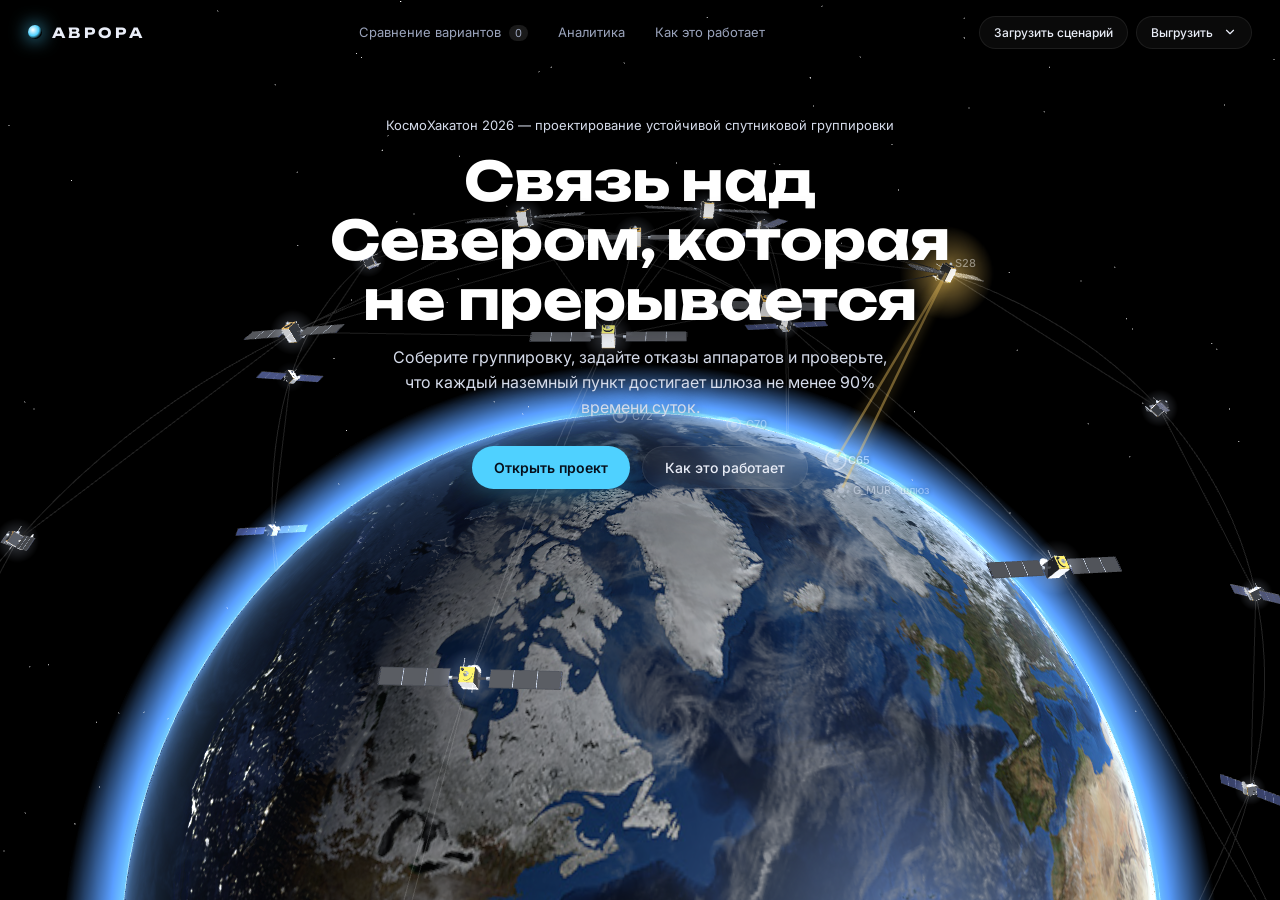
==== web/index.html @ 6b74ca8a "feat: сервис «Аврора» — проектирование устойчивой спутниковой группировки Расчётное ядро (порт geome" ====
<!doctype html>
<html lang="ru">
<head>
  <meta charset="utf-8">
  <meta name="viewport" content="width=device-width, initial-scale=1">
  <title>Аврора — устойчивая спутниковая группировка</title>
  <link rel="preconnect" href="https://fonts.googleapis.com">
  <link href="https://fonts.googleapis.com/css2?family=Unbounded:wght@500;700&family=Inter:wght@400;500;600&display=swap" rel="stylesheet">
  <link rel="stylesheet" href="style.css">
</head>
<body>
  <!-- иконки: простые контуры 24×24, штрих 2 -->
  <svg hidden xmlns="http://www.w3.org/2000/svg">
    <symbol id="i-play" viewBox="0 0 24 24"><path d="M7 5v14l11-7z"/></symbol>
    <symbol id="i-pause" viewBox="0 0 24 24"><path d="M7 5h4v14H7zM13 5h4v14h-4z"/></symbol>
    <symbol id="i-plus" viewBox="0 0 24 24" fill="none" stroke="currentColor" stroke-width="2" stroke-linecap="round"><path d="M12 5v14M5 12h14"/></symbol>
    <symbol id="i-minus" viewBox="0 0 24 24" fill="none" stroke="currentColor" stroke-width="2" stroke-linecap="round"><path d="M5 12h14"/></symbol>
    <symbol id="i-fit" viewBox="0 0 24 24" fill="none" stroke="currentColor" stroke-width="2" stroke-linecap="round" stroke-linejoin="round"><path d="M4 9V5a1 1 0 0 1 1-1h4M15 4h4a1 1 0 0 1 1 1v4M20 15v4a1 1 0 0 1-1 1h-4M9 20H5a1 1 0 0 1-1-1v-4"/><circle cx="12" cy="12" r="3"/></symbol>
    <symbol id="i-clock" viewBox="0 0 24 24" fill="none" stroke="currentColor" stroke-width="2" stroke-linecap="round"><circle cx="12" cy="12" r="9"/><path d="M12 7v5l3 2"/></symbol>
    <symbol id="i-x" viewBox="0 0 24 24" fill="none" stroke="currentColor" stroke-width="2" stroke-linecap="round"><path d="M6 6l12 12M18 6L6 18"/></symbol>
    <symbol id="i-chevron" viewBox="0 0 24 24" fill="none" stroke="currentColor" stroke-width="2" stroke-linecap="round" stroke-linejoin="round"><path d="M6 9l6 6 6-6"/></symbol>
    <symbol id="i-panel-l" viewBox="0 0 24 24" fill="none" stroke="currentColor" stroke-width="2" stroke-linejoin="round"><rect x="3" y="4" width="18" height="16" rx="2"/><path d="M9 4v16"/></symbol>
    <symbol id="i-panel-r" viewBox="0 0 24 24" fill="none" stroke="currentColor" stroke-width="2" stroke-linejoin="round"><rect x="3" y="4" width="18" height="16" rx="2"/><path d="M15 4v16"/></symbol>
    <symbol id="i-menu" viewBox="0 0 24 24" fill="none" stroke="currentColor" stroke-width="2" stroke-linecap="round"><path d="M4 7h16M4 12h16M4 17h16"/></symbol>
    <symbol id="i-upload" viewBox="0 0 24 24" fill="none" stroke="currentColor" stroke-width="2" stroke-linecap="round" stroke-linejoin="round"><path d="M12 16V4M6 10l6-6 6 6M4 20h16"/></symbol>
    <symbol id="i-download" viewBox="0 0 24 24" fill="none" stroke="currentColor" stroke-width="2" stroke-linecap="round" stroke-linejoin="round"><path d="M12 4v12M6 10l6 6 6-6M4 20h16"/></symbol>
  </svg>
  <canvas id="space"></canvas>
  <canvas id="overlay"></canvas>

  <header class="top">
    <a class="logo" href="#" id="logo">
      <span class="logo-mark"></span>
      <span class="logo-text">АВРОРА</span>
    </a>
    <nav class="nav">
      <a href="#" id="nav-scene" hidden>Сцена</a>
      <a href="#" id="nav-compare">Сравнение вариантов <span class="badge" id="variant-count">0</span></a>
      <a href="#" id="nav-analysis">Аналитика</a>
      <a href="#" id="nav-about">Как это работает</a>
    </nav>
    <div class="top-actions">
      <div class="panel-toggles">
        <button class="icon-btn" id="toggle-left" title="Панель «Проект»" aria-label="Показать панель проекта"><svg class="ic" aria-hidden="true"><use href="#i-panel-l"/></svg></button>
        <button class="icon-btn" id="toggle-right" title="Панель «Связь»" aria-label="Показать панель связи"><svg class="ic" aria-hidden="true"><use href="#i-panel-r"/></svg></button>
      </div>
      <label class="btn ghost small" title="Загрузить сценарий (JSON)">
        <svg class="ic only-narrow" aria-hidden="true"><use href="#i-upload"/></svg><span class="only-wide">Загрузить сценарий</span>
        <input type="file" id="file-input" accept="application/json" hidden aria-label="Загрузить сценарий JSON">
      </label>
      <div class="menu">
        <button class="btn ghost small" id="btn-export" title="Выгрузить"><svg class="ic only-narrow" aria-hidden="true"><use href="#i-download"/></svg><span class="only-wide">Выгрузить</span> <svg class="ic only-wide" aria-hidden="true"><use href="#i-chevron"/></svg></button>
        <div class="menu-items" hidden>
          <button id="export-scenario">Сценарий (JSON)</button>
          <button id="export-results">Результаты расчёта (JSON)</button>
          <button id="export-variants">Все варианты (JSON)</button>
          <button id="export-report">Отчёт «Обоснование конфигурации»</button>
          <button id="export-link">Скопировать ссылку на конфигурацию</button>
        </div>
      </div>
      <div class="menu mobile-menu">
        <button class="icon-btn" id="btn-menu" title="Меню" aria-label="Меню"><svg class="ic" aria-hidden="true"><use href="#i-menu"/></svg></button>
        <div class="menu-items" id="mobile-menu-items" hidden>
          <button data-go="nav-compare">Сравнение вариантов</button>
          <button data-go="nav-analysis">Аналитика</button>
          <button data-go="nav-about">Как это работает</button>
          <button data-go="logo">На главный экран</button>
        </div>
      </div>
    </div>
  </header>

  <section class="hero">
    <p class="eyebrow">КосмоХакатон 2026 — проектирование устойчивой спутниковой группировки</p>
    <h1>Связь над Севером, которая не прерывается</h1>
    <p>Соберите группировку, задайте отказы аппаратов и проверьте, что каждый наземный пункт достигает шлюза не менее 90% времени суток.</p>
    <div class="hero-actions">
      <button class="btn primary" id="btn-start">Открыть проект</button>
      <button class="btn ghost" id="btn-about">Как это работает</button>
    </div>
  </section>

  <aside class="panel left">
    <div class="tabs">
      <button data-tab="tab-project" class="active">Сценарий</button>
      <button data-tab="tab-config">Настройка</button>
    </div>

    <section class="tab active" id="tab-project">
      <h3>Сценарий из кейса</h3>
      <div class="scenario-list" id="scenario-list"></div>

      <h3>Этап развёртывания</h3>
      <div class="seg" id="stage-seg"></div>

      <h3>Пункт, для которого считаем связь</h3>
      <div class="seg" id="client-seg"></div>

      <h3>Обозначения</h3>
      <div class="legend">
        <span><b style="--c:#4f8dff"></b>Плоскость P1</span>
        <span><b style="--c:#9b5cff"></b>Плоскость P2</span>
        <span><b style="--c:#ff4fd8"></b>Плоскость P3</span>
        <span><b style="--c:#ff4d4d"></b>Отказ</span>
        <span><b style="--c:#ffd166"></b>Маршрут</span>
        <span><b style="--c:#ff9f43"></b>Шлюз</span>
      </div>
    </section>

    <section class="tab" id="tab-config">
      <h3>Орбитальные плоскости <button class="link" id="btn-reset" title="Вернуть исходный файл">сбросить всё</button></h3>
      <table class="planes" id="planes-table">
        <thead><tr><th></th><th>RAAN, °</th><th>Фаза, °</th><th>Накл., °</th><th>КА</th></tr></thead>
        <tbody></tbody>
      </table>
      <p class="hint">RAAN поворачивает плоскость, фаза сдвигает аппараты вдоль орбиты, наклонение — «ось» плоскости (по умолчанию общее). Пересчёт — сразу после ввода.</p>

      <h3>Конструктор группировки <button class="link" id="btn-walker-toggle">развернуть</button></h3>
      <form class="walker" id="walker-form" hidden>
        <div class="row3">
          <label>Аппаратов<input type="number" id="wk-T" value="48" min="2" max="400" step="1"></label>
          <label>Плоскостей<input type="number" id="wk-P" value="3" min="1" max="24" step="1"></label>
          <label>Фазир. F<input type="number" id="wk-F" value="1" min="0" max="23" step="1"></label>
        </div>
        <div class="row3">
          <label>RAAN-веер<select id="wk-spread"><option value="180">180° (Star)</option><option value="360">360° (Delta)</option></select></label>
          <label>Наклонение<input type="number" id="wk-inc" min="1" max="180" step="0.5" placeholder="общее"></label>
          <label>Очередей<input type="number" id="wk-B" value="3" min="1" max="12" step="1"></label>
        </div>
        <div class="row">
          <select id="wk-mode" title="Один запуск выводит аппараты в одну плоскость. Режим «вперемешку» означает отдельный запуск в каждую плоскость на каждую очередь."><option value="plane">очередь = одна плоскость (один запуск)</option><option value="spread">очередь по нескольким плоскостям (запуск в каждую)</option></select>
          <button class="btn small primary" type="submit">Собрать</button>
        </div>
        <p class="hint" id="wk-hint">Walker T/P/F: T аппаратов поровну в P плоскостях, F задаёт сдвиг фаз между плоскостями. Кейс — 48/3/1, веер 180°. RAAN и фаза задаются при выводе (окно старта, довыведение); один запуск — одна плоскость, поэтому очередь «по нескольким плоскостям» = несколько запусков. Заменяет текущую группировку; отказы по несуществующим аппаратам снимаются.</p>
      </form>

      <h3>Периоды недоступности</h3>
      <div class="outages" id="outage-list"></div>
      <form class="outage-form" id="outage-form">
        <label class="field">Аппарат или шлюз<select id="outage-node"></select></label>
        <div class="row">
          <label class="field">Недоступен с<input type="time" id="outage-start" value="06:00" required></label>
          <label class="field">до<input type="time" id="outage-end" value="23:59" required></label>
          <button class="btn small" type="submit">Добавить</button>
        </div>
      </form>
      <p class="hint">Клик по спутнику на сцене подставляет его в форму.</p>

      <h3>Наземные пункты</h3>
      <div class="sites" id="site-list"></div>
      <form class="site-form" id="site-form">
        <div class="row">
          <select id="site-preset" aria-label="Город из списка">
            <option value="">Город из списка…</option>
            <option value="G_NOR|Норильск|69.35|88.20">Норильск</option>
            <option value="G_TIK|Тикси|71.64|128.87">Тикси</option>
            <option value="G_ANA|Анадырь|64.73|177.51">Анадырь</option>
            <option value="G_SAL|Салехард|66.53|66.60">Салехард</option>
            <option value="G_DIK|Диксон|73.51|80.55">Диксон</option>
            <option value="G_PEV|Певек|69.70|170.31">Певек</option>
            <option value="G_ARH|Архангельск|64.54|40.54">Архангельск</option>
            <option value="G_YAK|Якутск|62.03|129.73">Якутск</option>
          </select>
          <select id="site-role" aria-label="Роль пункта"><option value="gateway">шлюз</option><option value="client">клиент</option></select>
        </div>
        <label class="field">Рельеф и застройка вокруг антенны<select id="site-terrain"></select></label>
        <div class="row">
          <label class="field">Обозначение<input type="text" id="site-id" placeholder="G2" maxlength="12" required></label>
          <label class="field">Широта, °<input type="number" id="site-lat" placeholder="69.35" step="0.01" min="-90" max="90" required></label>
          <label class="field">Долгота, °<input type="number" id="site-lon" placeholder="88.20" step="0.01" min="-180" max="180" required></label>
        </div>
        <button class="btn small wide" type="submit">Добавить пункт</button>
      </form>
      <button class="btn small wide" id="btn-place" type="button">Поставить шлюз кликом по Земле</button>
      <p class="hint">Второй шлюз на востоке — самый дешёвый способ поднять доступность на ранних этапах.</p>
    </section>
  </aside>

  <aside class="panel right">
    <div class="tabs">
      <button data-tab="tab-net" class="active">Связь</button>
      <button data-tab="tab-variants">Варианты <span class="badge" id="variant-count-tab">0</span></button>
      <button data-tab="tab-tools">Инструменты</button>
    </div>

    <section class="tab active" id="tab-net">
      <h3>Сейчас на сцене</h3>
      <div class="stats">
        <div class="stat"><span class="v" id="st-active">–</span><span class="l">активных аппаратов</span></div>
        <div class="stat"><span class="v" id="st-isl">–</span><span class="l">межспутниковых связей</span></div>
      </div>
      <div class="route" id="route-box">
        <div class="route-title">Маршрут</div>
        <div class="route-path" id="route-path">—</div>
      </div>

      <h3>Доступность за сутки</h3>
      <div class="avail" id="avail-list"></div>
    </section>

    <section class="tab" id="tab-variants">
      <h3>Сохранить текущую конфигурацию</h3>
      <div class="variants">
        <form class="row" id="variant-form">
          <label class="field">Название<input type="text" id="variant-name" placeholder="Например, «второй шлюз в Тикси»" maxlength="40"></label>
          <button class="btn small primary" type="submit">Сохранить</button>
        </form>
      </div>
      <h3>Сохранённые варианты</h3>
      <div class="variants">
        <div class="variant-list" id="variant-list"></div>
        <button class="btn small wide" id="btn-compare" disabled>Сравнить отмеченные</button>
      </div>
    </section>

    <section class="tab" id="tab-tools">
      <h3>Что можно улучшить</h3>
      <div class="tools">
        <button class="btn small wide" id="btn-optimize">Подобрать RAAN и фазу</button>
        <button class="btn small wide" id="btn-vulnerable">Найти уязвимые аппараты</button>
        <button class="btn small wide primary" id="btn-analysis">Открыть аналитику</button>
        <div class="progress" id="tool-progress" hidden><div class="bar"></div><span class="txt"></span></div>
        <div class="tool-result" id="tool-result"></div>
      </div>
    </section>
  </aside>

  <footer class="timeline">
    <button class="icon-btn playing" id="btn-play" title="Пауза / продолжить" aria-label="Пауза или продолжить"><svg class="ic" aria-hidden="true" data-when="paused"><use href="#i-play"/></svg><svg class="ic" aria-hidden="true" data-when="playing"><use href="#i-pause"/></svg></button>
    <span class="time"><span id="time-label">00:00</span><small>UTC</small></span>
    <input type="range" id="time-range" min="0" max="86400" step="120" value="0" aria-label="Время модели">
    <button class="icon-btn" id="btn-now" title="Перейти к текущему времени по UTC" aria-label="Текущее время"><svg class="ic" aria-hidden="true"><use href="#i-clock"/></svg></button>
    <label class="speed">скорость<select id="speed" aria-label="Скорость воспроизведения">
      <option value="60">×1</option>
      <option value="240" selected>×4</option>
      <option value="960">×16</option>
    </select></label>
  </footer>

  <div class="zoom">
    <button class="icon-btn" id="zoom-in" title="Приблизить" aria-label="Приблизить"><svg class="ic" aria-hidden="true"><use href="#i-plus"/></svg></button>
    <button class="icon-btn" id="zoom-out" title="Отдалить" aria-label="Отдалить"><svg class="ic" aria-hidden="true"><use href="#i-minus"/></svg></button>
    <button class="icon-btn" id="zoom-reset" title="Вся Земля в кадре" aria-label="Вид по умолчанию"><svg class="ic" aria-hidden="true"><use href="#i-fit"/></svg></button>
  </div>

  <div id="tooltip" class="tooltip" hidden></div>
  <div id="toast" class="toast" hidden></div>

  <!-- сравнение вариантов -->
  <div class="modal" id="compare-modal" hidden>
    <div class="modal-card wide">
      <div class="modal-head">
        <h2>Сравнение вариантов</h2>
        <button class="icon-btn close" data-close aria-label="Закрыть"><svg class="ic" aria-hidden="true"><use href="#i-x"/></svg></button>
      </div>
      <div class="modal-body" id="compare-body"></div>
    </div>
  </div>

  <!-- аналитика -->
  <div class="modal" id="analysis-modal" hidden>
    <div class="modal-card wide tall">
      <div class="modal-head">
        <h2>Аналитика</h2>
        <div class="progress slim" id="an-progress" hidden><div class="bar"></div><span class="txt"></span></div>
        <button class="icon-btn close" data-close aria-label="Закрыть"><svg class="ic" aria-hidden="true"><use href="#i-x"/></svg></button>
      </div>
      <div class="tabs an-tabs">
        <button data-tab="an-design">Проект</button>
        <button data-tab="an-coverage" class="active">Покрытие</button>
        <button data-tab="an-deploy">Развёртывание</button>
        <button data-tab="an-resilience">Устойчивость</button>
        <button data-tab="an-quality">Качество связи</button>
        <button data-tab="an-report">Отчёт</button>
      </div>
      <div class="modal-body an-body">
        <section class="tab" id="an-design">
          <div class="an-head">
            <p>Подбор группировки под заданные пункты: перебор Walker-конфигураций (число аппаратов, плоскостей, фазирование, веер RAAN, наклонение) с теми же правилами расчёта. Показывает, сколько аппаратов минимально нужно для цели и что даёт каждая следующая партия.</p>
            <div class="row">
              <span class="mc-ctl">КА: <input type="text" id="an-ds-T" value="24, 30, 36, 42, 48, 54, 60" size="22"></span>
              <span class="mc-ctl">плоскостей: <input type="text" id="an-ds-P" value="2, 3, 4, 5, 6" size="10"></span>
              <label class="chk"><input type="checkbox" id="an-ds-inc"> перебирать наклонение (70/80/90° + общее)</label>
              <span class="mc-ctl">очередей: <input type="number" id="an-ds-B" value="3" min="1" max="12" style="width:48px"></span>
              <button class="btn small primary" id="an-run-design">Подобрать проект</button>
            </div>
          </div>
          <div id="an-design-out" class="an-out"></div>
        </section>
        <section class="tab active" id="an-coverage">
          <div class="an-head">
            <p>Доля времени со сквозным маршрутом до шлюза для сетки точек 55–85° с.ш. (шаг 2.5° × 5°). Показывает, где группировка сильная, а где дыры — не только для трёх пунктов из задания.</p>
            <div class="row"><button class="btn small primary" id="an-run-coverage">Рассчитать карту</button>
              <label class="chk"><input type="checkbox" id="an-coverage-globe" checked> показывать на глобусе</label></div>
          </div>
          <div id="an-coverage-out" class="an-out"></div>
        </section>
        <section class="tab" id="an-deploy">
          <div class="an-head">
            <p>Запуски с интервалом три месяца: какую связь получат пункты на каждом этапе, и можно ли улучшить ранние этапы другим составом очередей. Число и размер очередей — из конструктора группировки.</p>
            <div class="row"><button class="btn small primary" id="an-run-deploy">Показать план</button>
              <button class="btn small" id="an-run-batches">Подобрать состав очередей</button></div>
          </div>
          <div id="an-deploy-out" class="an-out"></div>
        </section>
        <section class="tab" id="an-resilience">
          <div class="an-head">
            <p>Что случится при отказах: матрица N-1/N-2 по всем парам аппаратов, запас прочности, вероятностная оценка и лучшее место для резервного спутника.</p>
            <div class="row">
              <button class="btn small primary" id="an-run-pairs">Матрица N-1 / N-2</button>
              <button class="btn small" id="an-run-spares">Где нужен резерв</button>
              <span class="mc-ctl"><input type="number" id="an-mc-p" value="5" min="0" max="100" step="1"> % отказов/сутки ·
                <input type="number" id="an-mc-runs" value="300" min="50" max="2000" step="50"> прогонов</span>
              <button class="btn small" id="an-run-mc">Монте-Карло</button>
            </div>
          </div>
          <div id="an-resilience-out" class="an-out"></div>
        </section>
        <section class="tab" id="an-quality">
          <div class="an-head">
            <p>Доступность ≠ хорошая связь. Задержка сигнала по длине маршрута, число переключений маршрута за сутки, чисто геометрическая видимость и влияние тени Земли.</p>
            <div class="row"><label class="chk"><input type="checkbox" id="an-eclipse"> аппараты в тени Земли не ретранслируют (ISL выключены)</label></div>
          </div>
          <div id="an-quality-out" class="an-out"></div>
        </section>
        <section class="tab" id="an-report">
          <div class="an-head">
            <p>Документ «Обоснование конфигурации»: параметры, показатели по пунктам, сравнение сохранённых вариантов, результаты аналитики и рекомендации. Откроется в новой вкладке — оттуда печать или сохранение в PDF.</p>
            <div class="row"><button class="btn small primary" id="an-run-report">Сформировать отчёт</button></div>
          </div>
          <div id="an-report-out" class="an-out"></div>
        </section>
      </div>
    </div>
  </div>

  <!-- о подходе -->
  <div class="modal" id="about-modal" hidden>
    <div class="modal-card">
      <div class="modal-head">
        <h2>Как это работает</h2>
        <button class="icon-btn close" data-close aria-label="Закрыть"><svg class="ic" aria-hidden="true"><use href="#i-x"/></svg></button>
      </div>
      <div class="modal-body prose">
        <p><b>Задача.</b> 48 спутников на высоте 550 км должны обеспечить связь северных наземных пунктов со шлюзом в Мурманске. Данные идут по цепочке «пункт → спутник → … → спутник → шлюз». Цель — сквозной маршрут не менее 90% времени для каждого пункта.</p>
        <p><b>Расчёт.</b> Каждые 120 с за сутки вычисляются положения аппаратов (круговые орбиты, вращение Земли), видимость с пунктов (угол возвышения ≥ 10°) и межспутниковые связи (дальность ≤ ISL и линия не пересекает Землю). Формулы — из расчётного модуля кейса. Сверх кейса: у пункта может быть маска горизонта — закрытие неба рельефом или застройкой по 36 азимутам (пресеты местности, реальный рельеф ASTER/Copernicus DEM, своя); аппарат виден, только если он выше и минимального угла, и маски в своём азимуте.</p>
        <p><b>Маршрут.</b> Поиск в ширину по графу «спутники + связи»: клиент подключается к любому видимому аппарату, маршрут заканчивается на аппарате, видимом со шлюза. Клиентские пункты не ретранслируют. Если маршрута нет — сервис называет причину: нет видимого спутника, разрыв сети, нет контакта со шлюзом или шлюз недоступен.</p>
        <p><b>Показатели.</b> По каждому пункту: доля отсчётов с видимым активным спутником, доля отсчётов с маршрутом до шлюза (доступность), максимальный перерыв, число перерывов, среднее число переходов маршрута (рёбер, включая две наземные линии), задержка, переключения. Сетка — 720 отсчётов 0…86 280 с, как в описании данных.</p>
        <p><b>Проектирование.</b> Конструктор группировки собирает Walker T/P/F (T аппаратов в P плоскостях, фазирование F, веер RAAN 180° или 360°), даёт каждой плоскости своё наклонение и раскладывает аппараты по любому числу очередей запуска; кейс — 48/3/1 с веером 180°. «Подбор проекта» перебирает ~200 таких конфигураций и показывает минимум аппаратов для цели и что даёт каждая следующая партия.</p>
        <p><b>Инструменты.</b> Автоподбор RAAN и фазирования — покоординатный спуск по плоскостям, целевая функция: сначала худший пункт, затем перерывы и хопы. Поиск уязвимых аппаратов — по очереди выводим каждый спутник на сутки и смотрим, у кого просадка сильнее.</p>
        <p><b>Аналитика.</b> Карта покрытия — та же модель для сетки точек всего Севера. План развёртывания — расчёт по этапам и жадный подбор состава очередей. Устойчивость — полный перебор одиночных и парных отказов, Монте-Карло случайных отказов, поиск слота для резервного аппарата. Маршрут «липкий»: держится, пока все его звенья существуют, — так считаются переключения и задержка.</p>
        <p><b>Ограничение модели.</b> Орбита на сцене приподнята визуально (×1.42), чтобы спутники читались; все расчёты идут в настоящих километрах.</p>
      </div>
    </div>
  </div>

  <script src="data/scenarios.js"></script>
  <script src="data/terrain.js" onerror="window.TERRAIN = window.TERRAIN || {}"></script>
  <script type="importmap">
    { "imports": { "three": "./vendor/three.module.js" } }
  </script>
  <script type="module" src="src/app.js"></script>
</body>
</html>
---- web/style.css ----
:root {
  --bg: #000;
  --text: #e9edf7;
  --muted: #9aa3bb;
  --line: rgba(255, 255, 255, 0.08);
  --glass: rgba(6, 8, 16, 0.6);
  --accent: #4fd1ff;
  --accent-2: #ff4fd8;
  --font-display: "Unbounded", "Inter", "Segoe UI", system-ui, sans-serif;
  --font-body: "Inter", "Segoe UI", system-ui, sans-serif;
  /* движение: одни кривые и длительности на весь интерфейс */
  --ease-out: cubic-bezier(0.23, 1, 0.32, 1);
  --ease-in-out: cubic-bezier(0.77, 0, 0.175, 1);
  --dur-press: 160ms;
  --dur-ui: 200ms;
  --dur-modal: 240ms;
}

* { box-sizing: border-box; }
[hidden] { display: none !important; }
:focus-visible { outline: 2px solid var(--accent); outline-offset: 2px; }
button, select, label.btn { cursor: pointer; }
.ic { width: 18px; height: 18px; fill: currentColor; display: block; flex: none; }

html, body {
  margin: 0;
  height: 100%;
  background: var(--bg);
  color: var(--text);
  font-family: var(--font-body);
  overflow: hidden;
}

#space, #overlay {
  position: fixed;
  inset: 0;
  width: 100%;
  height: 100%;
  display: block;
}
#overlay { z-index: 1; cursor: grab; touch-action: none; }
#overlay:active { cursor: grabbing; }

/* ---------- top bar ---------- */
.top {
  position: fixed;
  top: 0; left: 0; right: 0;
  height: 64px;
  padding: 0 28px;
  display: flex;
  align-items: center;
  justify-content: space-between;
  z-index: 10;
}

.logo { display: flex; align-items: center; gap: 10px; }
.logo-mark {
  width: 14px; height: 14px; border-radius: 50%;
  background: radial-gradient(circle at 35% 35%, #fff, var(--accent) 45%, transparent 70%);
  box-shadow: 0 0 18px var(--accent);
}
.logo-text {
  font-family: var(--font-display);
  font-weight: 700;
  letter-spacing: 0.24em;
  font-size: 14px;
}

.nav { display: flex; gap: 6px; }
.nav a {
  color: var(--muted);
  text-decoration: none;
  font-size: 13px;
  padding: 8px 12px;
  border-radius: 8px;
  transition: color .2s, background .2s;
}
.nav a:hover, .nav a.active { color: var(--text); background: rgba(255,255,255,.06); }
.panel-toggles { display: none; gap: 6px; }

/* ---------- buttons ---------- */
.btn {
  display: inline-flex; align-items: center; gap: 8px;
  padding: 12px 22px;
  border-radius: 999px;
  border: 1px solid var(--line);
  background: rgba(255,255,255,.04);
  color: var(--text);
  font: 500 14px var(--font-body);
  cursor: pointer;
  transition: transform var(--dur-press) var(--ease-out), background .2s ease, box-shadow .2s ease;
  backdrop-filter: blur(10px);
}
.btn:hover { background: rgba(255,255,255,.09); transform: translateY(-1px); }
.btn:active { transform: scale(.97); transition-duration: 80ms; }
.btn.small { padding: 8px 14px; font-size: 12px; }
.btn.primary {
  border: none;
  background: var(--accent);
  color: #06101c;
  font-weight: 600;
  box-shadow: 0 6px 24px rgba(79, 209, 255, .28);
}
.btn.primary:hover { background: #7bdcff; box-shadow: 0 8px 30px rgba(79, 209, 255, .4); }

.icon-btn {
  width: 36px; height: 36px; border-radius: 50%;
  border: 1px solid var(--line);
  background: rgba(255,255,255,.06);
  color: var(--text); cursor: pointer; font-size: 13px;
  display: inline-flex; align-items: center; justify-content: center; padding: 0;
  transition: transform var(--dur-press) var(--ease-out), background .2s ease;
}
.icon-btn:active { transform: scale(.94); transition-duration: 80ms; }

/* ---------- hero ---------- */
.hero {
  position: fixed;
  top: 13vh;
  left: 50%;
  transform: translateX(-50%);
  width: min(720px, 92vw);
  text-align: center;
  z-index: 5;
  pointer-events: none;
}
.hero > * { pointer-events: auto; }

.eyebrow { margin: 0; font-size: 13px; color: #d5dbea; text-shadow: 0 1px 3px rgba(0,0,0,.9), 0 0 18px rgba(0,0,0,.9); }

.hero h1 {
  font-family: var(--font-display);
  font-weight: 700;
  font-size: clamp(30px, 4.4vw, 54px);
  line-height: 1.1;
  margin: 18px auto 16px;
  letter-spacing: -0.01em;
  color: #fff;
  max-width: 18ch;
  text-wrap: balance;
  text-shadow: 0 2px 30px rgba(0,0,0,.7);
}
.hero p:not(.eyebrow) {
  color: #d5dbea;
  font-size: 16px;
  line-height: 1.55;
  max-width: 52ch;
  margin: 0 auto 26px;
  text-shadow: 0 1px 14px rgba(0,0,0,.8);
}
.hero-actions { display: flex; gap: 12px; justify-content: center; }

/* ---------- glass panels ---------- */
.panel {
  position: fixed;
  top: 84px;
  width: 300px;
  padding: 14px 18px 20px;
  border-radius: 14px;
  font-size: 13px;
  border: 1px solid var(--line);
  background: var(--glass);
  backdrop-filter: blur(16px);
  z-index: 6;
  max-height: calc(100vh - 170px);
  overflow: auto;
  transition: opacity 260ms var(--ease-out), transform 260ms var(--ease-out);
}
.panel.left { left: 20px; }
.panel.right { right: 20px; }
body:not(.workspace) .panel, body:not(.workspace) .timeline { opacity: 0; pointer-events: none; }
body:not(.workspace) .panel.left { transform: translateX(-16px); }
body:not(.workspace) .panel.right { transform: translateX(16px); }
.timeline { transition: opacity 260ms var(--ease-out); }

/* липкая полоса вкладок: непрозрачная подложка на всю ширину панели, чтобы контент не просвечивал при прокрутке */
.tabs {
  display: flex; gap: 4px; padding: 4px; margin: 0 0 14px;
  border-radius: 10px; background: rgba(255,255,255,.05);
  position: sticky; top: -14px; z-index: 2;
}
.panel .tabs {
  margin: -14px -18px 14px; padding: 14px 18px 8px; border-radius: 14px 14px 0 0;
  background: rgba(8, 10, 20, .94); backdrop-filter: blur(16px);
  border-bottom: 1px solid var(--line);
}
.panel .tabs button.active { background: rgba(255,255,255,.12); }
.panel .tabs::before { content: ''; position: absolute; inset: -20px 0 auto; height: 20px; background: inherit; }
.tabs button {
  flex: 1; padding: 8px 4px; border: none; border-radius: 8px;
  background: transparent; color: var(--muted);
  font: 500 12px var(--font-body); cursor: pointer; white-space: nowrap;
  transition: background .15s ease, color .15s ease, transform var(--dur-press) var(--ease-out);
}
.tabs button:active { transform: scale(.96); transition-duration: 80ms; }
.tabs button.active { background: rgba(255,255,255,.1); color: var(--text); }
.tabs .badge { margin-left: 2px; }
.tab { display: none; }
.tab.active { display: block; }
.hint { margin: 8px 0 18px; font-size: 12px; line-height: 1.5; color: var(--muted); }
.field { display: flex; flex-direction: column; gap: 4px; font-size: 11.5px; color: var(--muted); flex: 1; min-width: 0; }
.field input, .field select { width: 100%; }
.row { display: flex; gap: 6px; align-items: flex-end; }
.variant-list:empty::before { content: 'Пока пусто. Измените параметры в настройке и сохраните — вариант появится здесь и в сравнении.'; color: var(--muted); font-size: 12px; line-height: 1.5; }
.tab > *:last-child { margin-bottom: 0; }

.panel h3 {
  margin: 0 0 10px;
  font: 500 12px var(--font-display);
  letter-spacing: 0;
  color: var(--text);
  opacity: .8;
}
.panel h3 + * { margin-bottom: 18px; }

.scenario-list { display: flex; flex-direction: column; gap: 6px; }
.scenario-list button {
  text-align: left;
  padding: 10px 12px;
  border-radius: 10px;
  border: 1px solid transparent;
  background: rgba(255,255,255,.03);
  color: var(--text);
  font: 500 13px var(--font-body);
  cursor: pointer;
  transition: background .2s, border-color .2s;
}
.scenario-list button small { display: block; color: var(--muted); font-weight: 400; font-size: 11px; margin-top: 2px; }
.scenario-list button:hover { background: rgba(255,255,255,.07); }
.scenario-list button.active { border-color: rgba(79, 209, 255, .5); background: rgba(79, 209, 255, .1); }

.seg { display: flex; gap: 4px; padding: 4px; border-radius: 10px; background: rgba(255,255,255,.04); }
.seg button {
  flex: 1;
  padding: 8px 6px;
  border: none;
  border-radius: 8px;
  background: transparent;
  color: var(--muted);
  font: 500 12px var(--font-body);
  cursor: pointer;
  transition: background .15s ease, color .15s ease, transform var(--dur-press) var(--ease-out);
}
.seg button:active { transform: scale(.96); transition-duration: 80ms; }
.seg button.active { background: rgba(255,255,255,.1); color: var(--text); }

.legend { display: grid; grid-template-columns: 1fr 1fr; gap: 6px 10px; font-size: 11px; color: var(--muted); }
.legend span { display: flex; align-items: center; gap: 7px; }
.legend b { width: 8px; height: 8px; border-radius: 50%; background: var(--c); box-shadow: 0 0 8px var(--c); }

.stats { display: grid; grid-template-columns: 1fr 1fr; gap: 10px; }
.stat { padding: 2px 0 2px 12px; border-left: 2px solid rgba(255,255,255,.14); }
.stat .v { display: block; font-family: var(--font-display); font-size: 22px; font-weight: 500; line-height: 1.1; }
.stat .l { display: block; font-size: 11px; color: var(--muted); margin-top: 4px; }

.route { margin-bottom: 18px; padding: 12px; border-radius: 12px; background: rgba(255, 209, 102, .07); border: 1px solid rgba(255, 209, 102, .2); }
.route.bad { background: rgba(255, 77, 77, .08); border-color: rgba(255, 77, 77, .3); }
.route-title { font: 500 11px var(--font-display); color: var(--muted); margin-bottom: 6px; }
.route-path { font-size: 13px; line-height: 1.5; word-break: break-word; }

.avail { display: flex; flex-direction: column; gap: 12px; }
.avail-row .hdr { display: flex; justify-content: space-between; font-size: 12px; margin-bottom: 6px; }
.avail-row .hdr b { font-weight: 600; }
.avail-row .hdr .pct { color: #7ee787; }
.avail-row .hdr .pct.low { color: #ff7b7b; }
.avail-row canvas { width: 100%; height: 14px; border-radius: 4px; display: block; }
.avail-row .gap { font-size: 11px; color: var(--muted); margin-top: 4px; }
.avail-row .kv { display: grid; grid-template-columns: auto 1fr; gap: 1px 10px; margin-top: 6px; font-size: 11px; }
.avail-row .kv span { color: var(--muted); }
.avail-row .kv b { font-weight: 500; color: var(--text); font-variant-numeric: tabular-nums; }
.avail-row .why { grid-column: 1 / -1; color: var(--muted); padding-top: 3px; }

/* ---------- timeline ---------- */
.timeline {
  position: fixed;
  bottom: 22px;
  left: 50%;
  transform: translateX(-50%);
  width: min(720px, calc(100vw - 600px));
  min-width: 320px;
  display: flex;
  align-items: center;
  gap: 14px;
  padding: 10px 14px;
  border-radius: 999px;
  border: 1px solid var(--line);
  background: var(--glass);
  backdrop-filter: blur(16px);
  z-index: 7;
}
.timeline .time { font-family: var(--font-display); font-size: 13px; min-width: 52px; display: flex; align-items: baseline; gap: 5px; font-variant-numeric: tabular-nums; }
.timeline .time small { font: 500 10px var(--font-body); color: var(--muted); }
.timeline .speed { display: inline-flex; align-items: center; gap: 6px; font-size: 11px; color: var(--muted); }
#btn-play .ic[data-when="playing"] { display: none; }
#btn-play.playing .ic[data-when="playing"] { display: block; }
#btn-play.playing .ic[data-when="paused"] { display: none; }
.timeline input[type=range] { flex: 1; accent-color: var(--accent); }
.timeline select {
  background: rgba(255,255,255,.06);
  color: var(--text);
  border: 1px solid var(--line);
  border-radius: 8px;
  padding: 6px 8px;
  font-size: 12px;
}

/* ---------- tooltip ---------- */
.tooltip {
  position: fixed;
  z-index: 20;
  padding: 8px 10px;
  border-radius: 8px;
  background: rgba(8, 10, 24, .92);
  border: 1px solid var(--line);
  font-size: 12px;
  pointer-events: none;
  white-space: nowrap;
}
.tooltip b { color: var(--accent); }

@media (max-width: 1100px) {
  .panel-toggles { display: flex; }
  body.workspace .panel { opacity: 0; pointer-events: none; }
  body.workspace.show-left .panel.left, body.workspace.show-right .panel.right { opacity: 1; pointer-events: auto; transform: none; }
  .panel { width: min(340px, calc(100vw - 32px)); left: 16px; right: auto; max-height: calc(100vh - 180px); }
  .panel.right { left: auto; right: 16px; }
  .timeline { width: calc(100vw - 32px); min-width: 0; }
  .zoom { bottom: 92px; }
  .nav { display: none; }
  .top { padding: 0 16px; }
}

/* ---------- workspace mode ---------- */
.logo { text-decoration: none; color: inherit; }
body.workspace .hero { opacity: 0; pointer-events: none; transform: translate(-50%, -12px); }
.hero { transition: opacity 300ms var(--ease-out), transform 300ms var(--ease-out); }
.badge {
  display: inline-block; min-width: 18px; padding: 1px 6px; margin-left: 4px;
  border-radius: 999px; background: rgba(255,255,255,.1); font-size: 11px; text-align: center;
}
.top-actions { display: flex; gap: 8px; align-items: center; }
.menu { position: relative; }
.menu-items {
  position: absolute; right: 0; top: calc(100% + 6px); min-width: 220px;
  padding: 6px; border-radius: 12px; border: 1px solid var(--line);
  background: rgba(8, 10, 24, .96); backdrop-filter: blur(16px); z-index: 30;
  display: flex; flex-direction: column; gap: 2px;
  transform-origin: top right;
  transition: opacity 180ms var(--ease-out), transform 180ms var(--ease-out), display 180ms allow-discrete;
}
@starting-style { .menu-items { opacity: 0; transform: scale(.95) translateY(-4px); } }
.menu-items[hidden] { opacity: 0; transform: scale(.95) translateY(-4px); transition-duration: 120ms; }
.menu-items button {
  text-align: left; padding: 9px 12px; border: none; border-radius: 8px;
  background: transparent; color: var(--text); font: 500 13px var(--font-body); cursor: pointer;
  transition: background .15s ease;
}
.menu-items button:hover { background: rgba(255,255,255,.08); }

.panel h3 .link {
  float: right; border: none; background: none; color: var(--accent);
  font: 500 11px var(--font-body); text-transform: none; letter-spacing: 0; cursor: pointer; padding: 0;
}
.panel h3 .link:hover { text-decoration: underline; }
.panel .row { display: flex; gap: 6px; align-items: center; }
.panel input[type=text], .panel input[type=number], .panel input[type=time], .panel select {
  width: 100%; min-width: 0;
  background: rgba(255,255,255,.06); color: var(--text);
  border: 1px solid var(--line); border-radius: 8px; padding: 7px 8px;
  font: 500 12px var(--font-body); color-scheme: dark;
}
.panel input:focus, .panel select:focus { outline: none; border-color: rgba(79,209,255,.6); }
.btn.wide { width: 100%; justify-content: center; }

/* плоскости */
.planes { width: 100%; border-collapse: collapse; font-size: 12px; }
.planes th { text-align: left; font-weight: 500; color: var(--muted); padding: 0 4px 6px; font-size: 11px; }
.planes td { padding: 3px 4px; }
.planes td:first-child { font-weight: 600; width: 34px; }
.planes td b { display: inline-block; width: 8px; height: 8px; border-radius: 50%; margin-right: 6px; background: var(--c); box-shadow: 0 0 8px var(--c); }
.planes input { padding: 6px 6px; }
.planes input.changed { border-color: rgba(255, 209, 102, .6); }

/* отказы */
.outages { display: flex; flex-direction: column; gap: 4px; margin-bottom: 8px; }
.outages:empty::before { content: 'нет — все аппараты исправны'; color: var(--muted); font-size: 11px; }
.outage {
  display: flex; align-items: center; gap: 8px; padding: 6px 8px; border-radius: 8px;
  background: rgba(255, 77, 77, .08); border: 1px solid rgba(255, 77, 77, .25); font-size: 12px;
}
.outage b { color: #ff7b7b; }
.outage span { flex: 1; color: var(--muted); }
.outage button { border: none; background: none; color: var(--muted); cursor: pointer; font-size: 13px; padding: 0 2px; }
.outage button:hover { color: #fff; }
.outage-form { display: flex; flex-direction: column; gap: 6px; }
.outage-form .row span { color: var(--muted); }
.outage-form .btn { padding: 7px 10px; }

/* варианты */
.variants { display: flex; flex-direction: column; gap: 8px; }
.variant-list { display: flex; flex-direction: column; gap: 4px; }
.variant {
  display: grid; grid-template-columns: auto 1fr auto auto auto; gap: 8px; align-items: center;
  padding: 7px 9px; border-radius: 8px; background: rgba(255,255,255,.04); font-size: 12px;
}
.variant input[type=checkbox] { accent-color: var(--accent); }
.variant .nm { font-weight: 600; overflow: hidden; text-overflow: ellipsis; white-space: nowrap; }
.variant .nm small { display: block; font-weight: 400; color: var(--muted); font-size: 11px; }
.variant .pct { font-family: var(--font-display); font-size: 12px; }
.variant .pct.low { color: #ff7b7b; }
.variant .pct.ok { color: #7ee787; }
.variant button { border: none; background: none; color: var(--muted); cursor: pointer; }
.variant button:hover { color: #fff; }

/* инструменты */
.tools { display: flex; flex-direction: column; gap: 8px; }
.progress { position: relative; height: 22px; border-radius: 8px; background: rgba(255,255,255,.06); overflow: hidden; }
.progress .bar { position: absolute; inset: 0; transform: scaleX(0); transform-origin: left; background: rgba(255,255,255,.22); transition: transform .15s linear; }
.progress .txt { position: relative; display: block; line-height: 22px; text-align: center; font-size: 11px; }
.tool-result { font-size: 12px; display: flex; flex-direction: column; gap: 4px; }
.tool-result .vuln {
  display: grid; grid-template-columns: 1fr auto auto; gap: 8px; align-items: center;
  padding: 6px 8px; border-radius: 8px; background: rgba(255,255,255,.04);
}
.tool-result .vuln .d { color: #ff7b7b; font-family: var(--font-display); font-size: 11px; }
.tool-result .vuln button { border: 1px solid var(--line); background: none; color: var(--muted); border-radius: 6px; padding: 2px 7px; font-size: 11px; cursor: pointer; }
.tool-result .vuln button:hover { color: #fff; }
.tool-result .note { color: var(--muted); font-size: 11px; }
.tool-result .apply { display: flex; gap: 6px; }

/* toast */
.toast {
  position: fixed; left: 50%; top: 80px; transform: translateX(-50%);
  max-width: min(640px, 92vw); padding: 12px 16px; border-radius: 12px; z-index: 40;
  background: rgba(8, 10, 24, .96); border: 1px solid rgba(255,255,255,.12); font-size: 13px;
  box-shadow: 0 20px 60px rgba(0,0,0,.6);
  transition: opacity var(--dur-ui) var(--ease-out), transform var(--dur-ui) var(--ease-out), display var(--dur-ui) allow-discrete;
}
@starting-style { .toast { opacity: 0; transform: translate(-50%, -8px); } }
.toast[hidden] { opacity: 0; transform: translate(-50%, -8px); transition-duration: 160ms; }
.toast.error { border-color: rgba(255, 77, 77, .5); }
.toast.ok { border-color: rgba(126, 231, 135, .5); }
.toast ul { margin: 8px 0 0; padding-left: 18px; color: var(--muted); }
.toast li { margin: 2px 0; }

/* модальные окна */
.modal {
  position: fixed; inset: 0; z-index: 50; display: flex; align-items: center; justify-content: center;
  background: rgba(0, 0, 0, .6); backdrop-filter: blur(6px);
  transition: opacity var(--dur-modal) var(--ease-out), display var(--dur-modal) allow-discrete;
}
.modal-card {
  width: min(680px, 94vw); max-height: 88vh; display: flex; flex-direction: column;
  border-radius: 20px; border: 1px solid var(--line); background: rgba(8, 10, 24, .97);
  box-shadow: 0 30px 90px rgba(0,0,0,.7);
  transition: transform var(--dur-modal) var(--ease-out), opacity var(--dur-modal) var(--ease-out);
}
/* вход: из чуть уменьшенного и прозрачного; выход — то же направление, быстрее (160 мс) */
@starting-style { .modal { opacity: 0; } .modal .modal-card { opacity: 0; transform: scale(.96); } }
.modal[hidden] { opacity: 0; transition-duration: 160ms; }
.modal[hidden] .modal-card { opacity: 0; transform: scale(.96); transition-duration: 160ms; }
.modal-card.wide { width: min(1100px, 94vw); }
.modal-head { display: flex; align-items: center; justify-content: space-between; padding: 18px 22px; border-bottom: 1px solid var(--line); }
.modal-head h2 { margin: 0; font: 500 17px var(--font-display); }
.modal-body { padding: 18px 22px; overflow: auto; }
.prose p { margin: 0 0 12px; line-height: 1.6; font-size: 14px; color: #c9d0e3; }
.prose b { color: var(--text); }

.cmp { width: 100%; border-collapse: collapse; font-size: 13px; }
.cmp th, .cmp td { padding: 8px 10px; border-bottom: 1px solid var(--line); text-align: left; white-space: nowrap; }
.cmp th { color: var(--muted); font-weight: 500; font-size: 11px; }
.cmp th.v { color: var(--text); font: 500 13px var(--font-display); text-transform: none; letter-spacing: 0; }
.cmp td.num { font-family: var(--font-display); font-size: 12px; }
.cmp td.good { color: #7ee787; }
.cmp td.bad { color: #ff7b7b; }
.cmp td .delta { font-size: 11px; color: var(--muted); margin-left: 6px; }
.cmp td .delta.up { color: #7ee787; }
.cmp td .delta.down { color: #ff7b7b; }
.cmp td.diff { color: #ffd166; }
.cmp tr.sect td { padding-top: 16px; color: var(--text); font: 500 12px var(--font-display); border-bottom: none; }
.cmp .strip { width: 160px; height: 10px; border-radius: 3px; display: block; }
.cmp-note { margin-top: 14px; font-size: 13px; color: #c9d0e3; line-height: 1.6; }
.cmp-note b { color: var(--text); }

/* на стартовом экране подписи и маршрут приглушены, чтобы не спорить с заголовком */
#overlay { transition: opacity .3s; }
body:not(.workspace) #overlay { opacity: .45; }

/* зум */
.zoom {
  position: fixed; right: 20px; bottom: 22px; z-index: 7;
  display: flex; flex-direction: column; gap: 6px;
}
.zoom .icon-btn { backdrop-filter: blur(12px); background: var(--glass); font-size: 16px; }
.zoom .icon-btn:hover { background: rgba(255,255,255,.12); }
body:not(.workspace) .zoom { opacity: 0; pointer-events: none; }
.zoom { transition: opacity .3s; }
.legend span:nth-child(-n+3) { display: none; }   /* плоскости больше не раскрашены */

/* наземные пункты */
.sites { display: flex; flex-direction: column; gap: 4px; margin-bottom: 8px; }
.site { display: grid; grid-template-columns: auto 1fr auto; gap: 8px; align-items: center; padding: 6px 8px; border-radius: 8px; background: rgba(255,255,255,.04); font-size: 12px; }
.site b { font-weight: 600; }
.site .role { font-size: 11px; color: var(--muted); }
.site .role.gw { color: #ffd166; }
.site span { color: var(--muted); font-size: 11px; }
.site button { border: none; background: none; color: var(--muted); cursor: pointer; }
.site button:hover { color: #fff; }
.site-form { display: flex; flex-direction: column; gap: 6px; margin-bottom: 8px; }
.site-form .btn { padding: 7px 10px; }
body.placing #overlay { cursor: crosshair; }
#btn-place.active { border-color: rgba(255, 209, 102, .6); background: rgba(255, 209, 102, .12); }

/* аналитика */
.modal-card.tall { height: 88vh; }
.an-tabs { margin: 12px 22px 0; position: static; }
.an-body { flex: 1; }
.an-head p { margin: 0 0 12px; font-size: 13px; line-height: 1.55; color: #c9d0e3; max-width: 72ch; }
.an-head .row { display: flex; gap: 10px; align-items: center; flex-wrap: wrap; margin-bottom: 16px; }
.an-out { display: flex; flex-direction: column; gap: 16px; }
.an-out:empty::before { content: 'Расчёт ещё не запускался.'; color: var(--muted); font-size: 12px; }
.chk { display: inline-flex; align-items: center; gap: 6px; font-size: 12px; color: var(--muted); }
.chk input { accent-color: var(--accent); }
.mc-ctl { font-size: 12px; color: var(--muted); display: inline-flex; align-items: center; gap: 4px; }
.mc-ctl input { width: 62px; background: rgba(255,255,255,.06); color: var(--text); border: 1px solid var(--line); border-radius: 6px; padding: 5px 6px; font: 500 12px var(--font-body); }
.progress.slim { flex: 1; margin: 0 16px; height: 18px; }
.progress.slim .txt { line-height: 18px; }
.kpis { display: flex; gap: 10px; flex-wrap: wrap; }
.kpi { padding: 2px 0 2px 12px; border-left: 2px solid rgba(255,255,255,.14); min-width: 130px; }
.kpi .v { display: block; font-family: var(--font-display); font-size: 20px; font-weight: 500; }
.kpi .v.good { color: #7ee787; } .kpi .v.bad { color: #ff7b7b; } .kpi .v.warn { color: #ffd166; }
.kpi .l { display: block; font-size: 11px; color: var(--muted); margin-top: 3px; }
.an-out canvas.chart { width: 100%; max-width: 900px; height: auto; display: block; border-radius: 8px; background: rgba(255,255,255,.03); }
.an-out canvas.matrix { width: min(100%, 520px); height: auto; image-rendering: pixelated; border-radius: 6px; }
.an-note { font-size: 13px; line-height: 1.6; color: #c9d0e3; max-width: 78ch; }
.an-note b { color: var(--text); }
.an-out .cmp { max-width: 900px; }
.an-out .cmp td, .an-out .cmp th { white-space: normal; }
.scale { display: flex; align-items: center; gap: 8px; font-size: 11px; color: var(--muted); }
.scale i { display: inline-block; width: 160px; height: 10px; border-radius: 3px; background: linear-gradient(90deg, #ff4d4d, #ffd166 60%, #3ddc84 90%); }
.an-list { display: flex; flex-direction: column; gap: 4px; max-width: 520px; }
.an-list .it { display: grid; grid-template-columns: 1fr auto auto; gap: 10px; align-items: center; padding: 7px 10px; border-radius: 8px; background: rgba(255,255,255,.04); font-size: 12px; }
.an-list .it .n { font-family: var(--font-display); font-size: 11px; }
.an-list .it button { border: 1px solid var(--line); background: none; color: var(--muted); border-radius: 6px; padding: 3px 8px; font-size: 11px; cursor: pointer; }
.an-list .it button:hover { color: #fff; }
.next { font-size: 11px; color: var(--muted); margin-top: 6px; }
@media (max-width: 1100px) { .modal-card.tall { height: 94vh; } }

/* меньше движения: оставляем прозрачность и цвет, убираем перемещение и масштаб */
@media (prefers-reduced-motion: reduce) {
  .btn, .icon-btn, .tabs button, .seg button { transition-property: background, color, box-shadow; }
  .panel, .hero, .menu-items, .toast, .modal-card { transition-property: opacity; }
  .modal-card, .menu-items { transform: none !important; }
  .toast { transform: translateX(-50%) !important; }
  body:not(.workspace) .panel, body.workspace .hero { transform: none; }
}

/* конструктор группировки */
.walker { display: flex; flex-direction: column; gap: 6px; margin-bottom: 8px; }
.walker .row3 { display: grid; grid-template-columns: 1fr 1fr 1fr; gap: 6px; }
.walker label { display: flex; flex-direction: column; gap: 3px; font-size: 11px; color: var(--muted); }
.walker input, .walker select { width: 100%; }
.planes td input.inc { width: 52px; }
.planes td.n { color: var(--muted); font-size: 11px; }

/* местность пункта */
.site .terrain { grid-column: 1 / -1; display: flex; align-items: center; gap: 8px; padding-top: 2px; border-top: 1px solid var(--line); margin-top: 2px; }
.site .terrain select { flex: 1; min-width: 0; font-size: 11px; padding: 3px 6px; }
.site canvas.rose { width: 26px; height: 26px; flex: none; }
.site .terrain .dem { color: #7ee787; font-size: 10px; }
.ds-table td.apply { text-align: right; }

/* меню выгрузки: иконка-шеврон в кнопке */
#btn-export .ic { width: 14px; height: 14px; margin-left: 2px; }
.panel .btn.small { min-height: 34px; }
.tabs button { min-height: 34px; }
.site button .ic, .outage button .ic { width: 14px; height: 14px; }
.site button, .outage button { display: inline-flex; align-items: center; justify-content: center; width: 24px; height: 24px; border-radius: 6px; }
.site button:hover, .outage button:hover { background: rgba(255,255,255,.08); }
.variant button { display: inline-flex; align-items: center; justify-content: center; min-width: 24px; height: 24px; border-radius: 6px; }
.variant button .ic { width: 14px; height: 14px; }
.variant button.txt { font-size: 11px; padding: 0 6px; color: var(--accent); }
.variant button:hover { background: rgba(255,255,255,.08); }
@media (max-width: 1100px) { .zoom { bottom: 92px; } }

/* ---------- адаптивность: телефон, планшет, ноутбук ---------- */
.only-narrow { display: none; }
.mobile-menu { display: none; }
@media (max-width: 1100px) {
  .mobile-menu { display: block; }
  .only-narrow { display: block; }
  .only-wide { display: none; }
  .top-actions .btn.small { width: 36px; height: 36px; padding: 0; justify-content: center; border-radius: 50%; }
}
@media (max-width: 720px) {
  .top { height: 56px; padding: 0 12px; }
  .logo-text { display: none; }
  .hero { top: 9vh; width: 92vw; }
  .hero h1 { font-size: clamp(26px, 8vw, 34px); margin: 12px auto 12px; }
  .hero p:not(.eyebrow) { font-size: 14px; margin-bottom: 18px; }
  .eyebrow { font-size: 12px; }
  .hero-actions { flex-direction: column; align-items: stretch; gap: 8px; }
  .hero-actions .btn { justify-content: center; }
  /* панели — шторка снизу над таймлайном */
  .panel, .panel.right { left: 0; right: 0; top: auto; bottom: 80px; width: auto; max-height: min(62vh, calc(100dvh - 150px)); border-radius: 16px 16px 0 0; padding: 12px 14px 16px; }
  .panel .tabs { margin: -12px -14px 12px; padding: 12px 14px 8px; top: -12px; }
  body:not(.workspace) .panel.left, body:not(.workspace) .panel.right { transform: translateY(16px); }
  .timeline { bottom: 10px; left: 10px; right: 10px; width: auto; transform: none; gap: 8px; padding: 8px 10px; }
  .timeline .speed { font-size: 0; gap: 0; }
  .timeline .speed select { font-size: 12px; }
  .timeline .time { min-width: 44px; }
  .zoom { bottom: auto; top: 68px; right: 12px; flex-direction: row; }
  body.show-left .zoom, body.show-right .zoom { opacity: 0; pointer-events: none; }
  .toast { top: 64px; max-width: calc(100vw - 20px); }
  /* модальные окна — во весь экран */
  .modal { align-items: stretch; }
  .modal-card, .modal-card.wide, .modal-card.tall { width: 100vw; height: 100dvh; max-height: none; border-radius: 0; border: none; }
  .modal-head { padding: 12px 14px; }
  .modal-body { padding: 14px; }
  .an-tabs { margin: 8px 14px 0; overflow-x: auto; scrollbar-width: none; }
  .an-tabs button { flex: none; padding: 8px 10px; }
  .an-head .row { gap: 8px; }
  .an-out .cmp, .cmp { display: block; overflow-x: auto; -webkit-overflow-scrolling: touch; }
  .kpis { gap: 8px 14px; }
  .kpi { min-width: 0; }
  .walker .row3 { grid-template-columns: 1fr 1fr; }
}
@media (max-width: 420px) {
  .top-actions { gap: 6px; }
  .timeline .speed { display: none; }
}
/* планшет и небольшой ноутбук: панели уже, чтобы сцена оставалась видна */
@media (min-width: 1101px) and (max-width: 1360px) {
  .panel { width: 272px; }
  .timeline { width: min(640px, calc(100vw - 600px)); }
}
/* большие экраны: панели чуть шире */
@media (min-width: 1800px) {
  .panel { width: 340px; font-size: 13.5px; }
}
/* мышь есть, но ховера нет (сенсорные) — не полагаться на hover */
@media (hover: none) {
  .btn:hover { transform: none; }
  .tooltip { display: none !important; }
}
body:not(.workspace) .panel-toggles { display: none; }
body.show-left #toggle-left, body.show-right #toggle-right { background: rgba(79,209,255,.18); border-color: rgba(79,209,255,.5); }
.panel h3:has(+ [hidden]) { margin-bottom: 18px; }

/* ---------- полосы прокрутки в стиле интерфейса ---------- */
.panel, .modal-body, .an-tabs, .an-out, .cmp, .tool-result, .variant-list, .menu-items {
  scrollbar-width: thin;
  scrollbar-color: rgba(255,255,255,.22) transparent;
}
.panel::-webkit-scrollbar, .modal-body::-webkit-scrollbar, .an-tabs::-webkit-scrollbar, .an-out::-webkit-scrollbar, .cmp::-webkit-scrollbar { width: 8px; height: 8px; }
.panel::-webkit-scrollbar-track, .modal-body::-webkit-scrollbar-track, .an-out::-webkit-scrollbar-track, .cmp::-webkit-scrollbar-track { background: transparent; margin: 14px 0; }
.panel::-webkit-scrollbar-thumb, .modal-body::-webkit-scrollbar-thumb, .an-tabs::-webkit-scrollbar-thumb, .an-out::-webkit-scrollbar-thumb, .cmp::-webkit-scrollbar-thumb {
  background: rgba(255,255,255,.18); border-radius: 999px; border: 2px solid transparent; background-clip: padding-box;
}
.panel::-webkit-scrollbar-thumb:hover, .modal-body::-webkit-scrollbar-thumb:hover { background: rgba(255,255,255,.32); background-clip: padding-box; }
.panel::-webkit-scrollbar-corner, .modal-body::-webkit-scrollbar-corner { background: transparent; }
/* контент панели не упирается в полосу */
.panel { padding-right: 14px; scrollbar-gutter: stable; }
/* стрелки у числовых полей и кнопки в select — под тёмную схему */
.panel input[type=number], .panel select, .panel input[type=time], .modal select, .modal input { color-scheme: dark; }
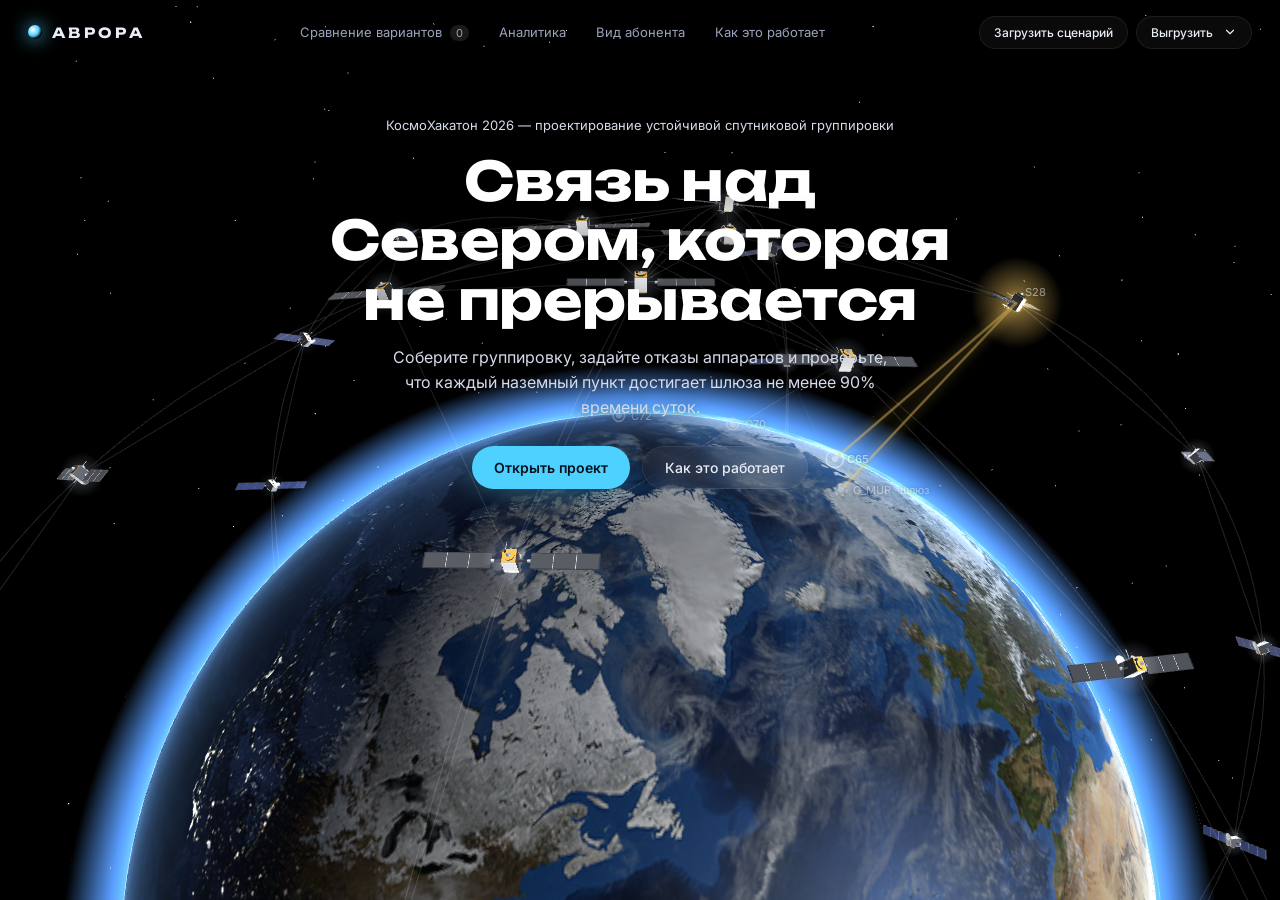
==== commit 649adb31: "feat: вид абонента, синхронизация видов и общие швы сцены Что добавлено  Вид абонента (web/abonent/)" ====
--- a/web/index.html
+++ b/web/index.html
@@ -37,6 +37,7 @@
       <a href="#" id="nav-scene" hidden>Сцена</a>
       <a href="#" id="nav-compare">Сравнение вариантов <span class="badge" id="variant-count">0</span></a>
       <a href="#" id="nav-analysis">Аналитика</a>
+      <a href="#" id="nav-abonent">Вид абонента</a>
       <a href="#" id="nav-about">Как это работает</a>
     </nav>
     <div class="top-actions">
@@ -56,6 +57,7 @@
           <button id="export-variants">Все варианты (JSON)</button>
           <button id="export-report">Отчёт «Обоснование конфигурации»</button>
           <button id="export-link">Скопировать ссылку на конфигурацию</button>
+          <button id="export-abonent-link">Скопировать ссылку для абонента</button>
         </div>
       </div>
       <div class="menu mobile-menu">
@@ -63,6 +65,7 @@
         <div class="menu-items" id="mobile-menu-items" hidden>
           <button data-go="nav-compare">Сравнение вариантов</button>
           <button data-go="nav-analysis">Аналитика</button>
+          <button data-go="nav-abonent">Вид абонента</button>
           <button data-go="nav-about">Как это работает</button>
           <button data-go="logo">На главный экран</button>
         </div>
--- a/web/style.css
+++ b/web/style.css
@@ -37,9 +37,14 @@
   width: 100%;
   height: 100%;
   display: block;
+  user-select: none;
+  -webkit-user-select: none;
 }
 #overlay { z-index: 1; cursor: grab; touch-action: none; }
 #overlay:active { cursor: grabbing; }
+/* пока крутим Землю — курсор «схвачено» и никакого выделения текста по всей странице */
+body.dragging, body.dragging * { user-select: none !important; -webkit-user-select: none !important; }
+body.dragging, body.dragging #overlay { cursor: grabbing; }
 
 /* ---------- top bar ---------- */
 .top {
@@ -76,6 +81,13 @@
   transition: color .2s, background .2s;
 }
 .nav a:hover, .nav a.active { color: var(--text); background: rgba(255,255,255,.06); }
+/* «Вид абонента» светится, пока открытая страница абонента следует за этим экраном */
+.nav a.live { color: var(--text); }
+.nav a.live::after {
+  content: ""; display: inline-block; margin-left: 7px;
+  width: 6px; height: 6px; border-radius: 50%; vertical-align: 1px;
+  background: #3ddc84; box-shadow: 0 0 8px #3ddc84;
+}
 .panel-toggles { display: none; gap: 6px; }
 
 /* ---------- buttons ---------- */
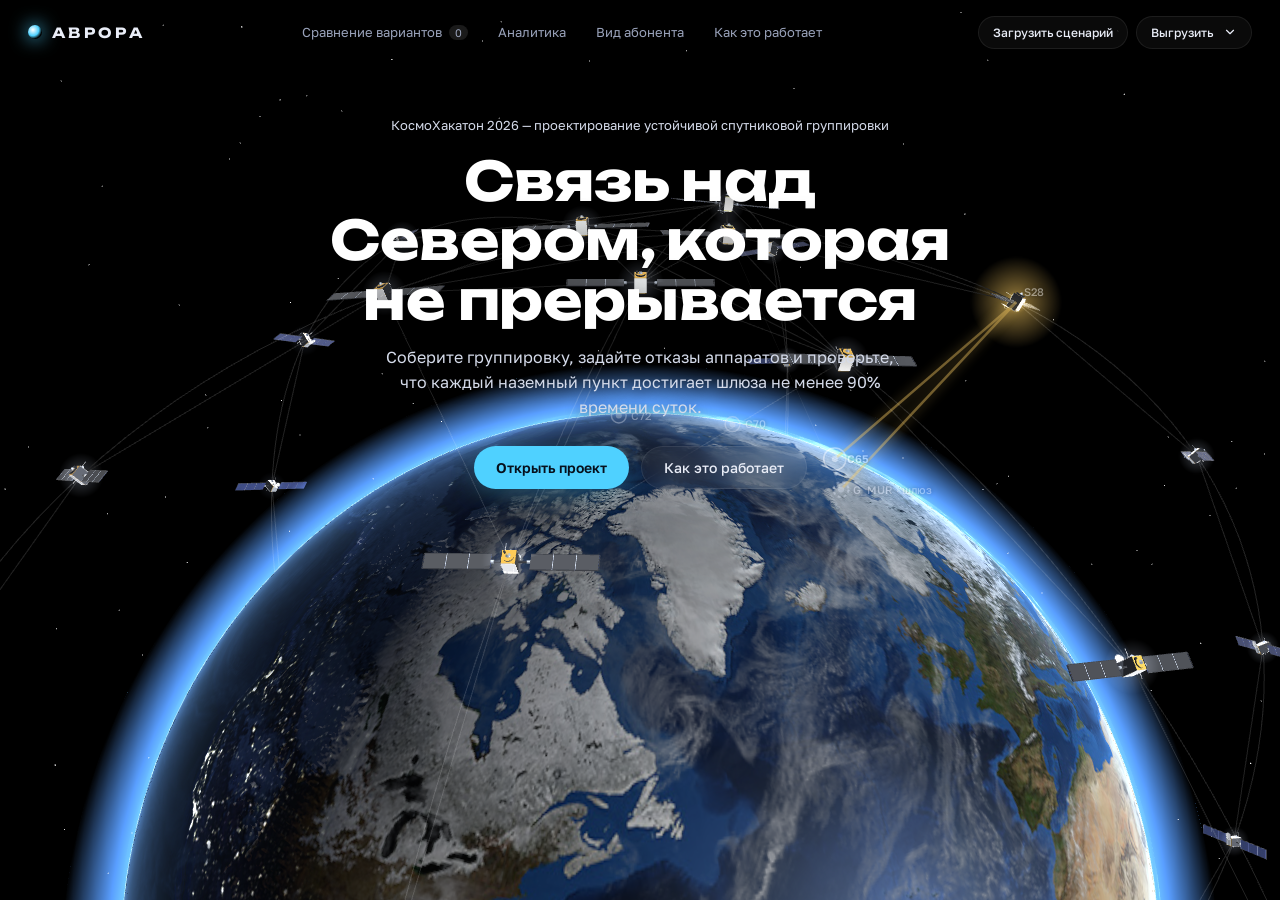
==== commit 29b38823: "feat: сравнение раскладок очередей, палитра абонента «полярная ночь», шрифт Golos Text - sim.js: lay" ====
--- a/web/index.html
+++ b/web/index.html
@@ -5,7 +5,7 @@
   <meta name="viewport" content="width=device-width, initial-scale=1">
   <title>Аврора — устойчивая спутниковая группировка</title>
   <link rel="preconnect" href="https://fonts.googleapis.com">
-  <link href="https://fonts.googleapis.com/css2?family=Unbounded:wght@500;700&family=Inter:wght@400;500;600&display=swap" rel="stylesheet">
+  <link href="https://fonts.googleapis.com/css2?family=Unbounded:wght@500;700&family=Golos+Text:wght@400;500;600&display=swap" rel="stylesheet">
   <link rel="stylesheet" href="style.css">
 </head>
 <body>
@@ -302,6 +302,7 @@
           <div class="an-head">
             <p>Запуски с интервалом три месяца: какую связь получат пункты на каждом этапе, и можно ли улучшить ранние этапы другим составом очередей. Число и размер очередей — из конструктора группировки.</p>
             <div class="row"><button class="btn small primary" id="an-run-deploy">Показать план</button>
+              <button class="btn small" id="an-run-layouts">Сравнить раскладки очередей</button>
               <button class="btn small" id="an-run-batches">Подобрать состав очередей</button></div>
           </div>
           <div id="an-deploy-out" class="an-out"></div>
--- a/web/style.css
+++ b/web/style.css
@@ -6,8 +6,8 @@
   --glass: rgba(6, 8, 16, 0.6);
   --accent: #4fd1ff;
   --accent-2: #ff4fd8;
-  --font-display: "Unbounded", "Inter", "Segoe UI", system-ui, sans-serif;
-  --font-body: "Inter", "Segoe UI", system-ui, sans-serif;
+  --font-display: "Unbounded", "Golos Text", "Segoe UI", system-ui, sans-serif;
+  --font-body: "Golos Text", "Segoe UI", system-ui, sans-serif;
   /* движение: одни кривые и длительности на весь интерфейс */
   --ease-out: cubic-bezier(0.23, 1, 0.32, 1);
   --ease-in-out: cubic-bezier(0.77, 0, 0.175, 1);
@@ -675,3 +675,4 @@
 .panel { padding-right: 14px; scrollbar-gutter: stable; }
 /* стрелки у числовых полей и кнопки в select — под тёмную схему */
 .panel input[type=number], .panel select, .panel input[type=time], .modal select, .modal input { color-scheme: dark; }
+.cmp tr.best td { background: rgba(79,209,255,.06); }
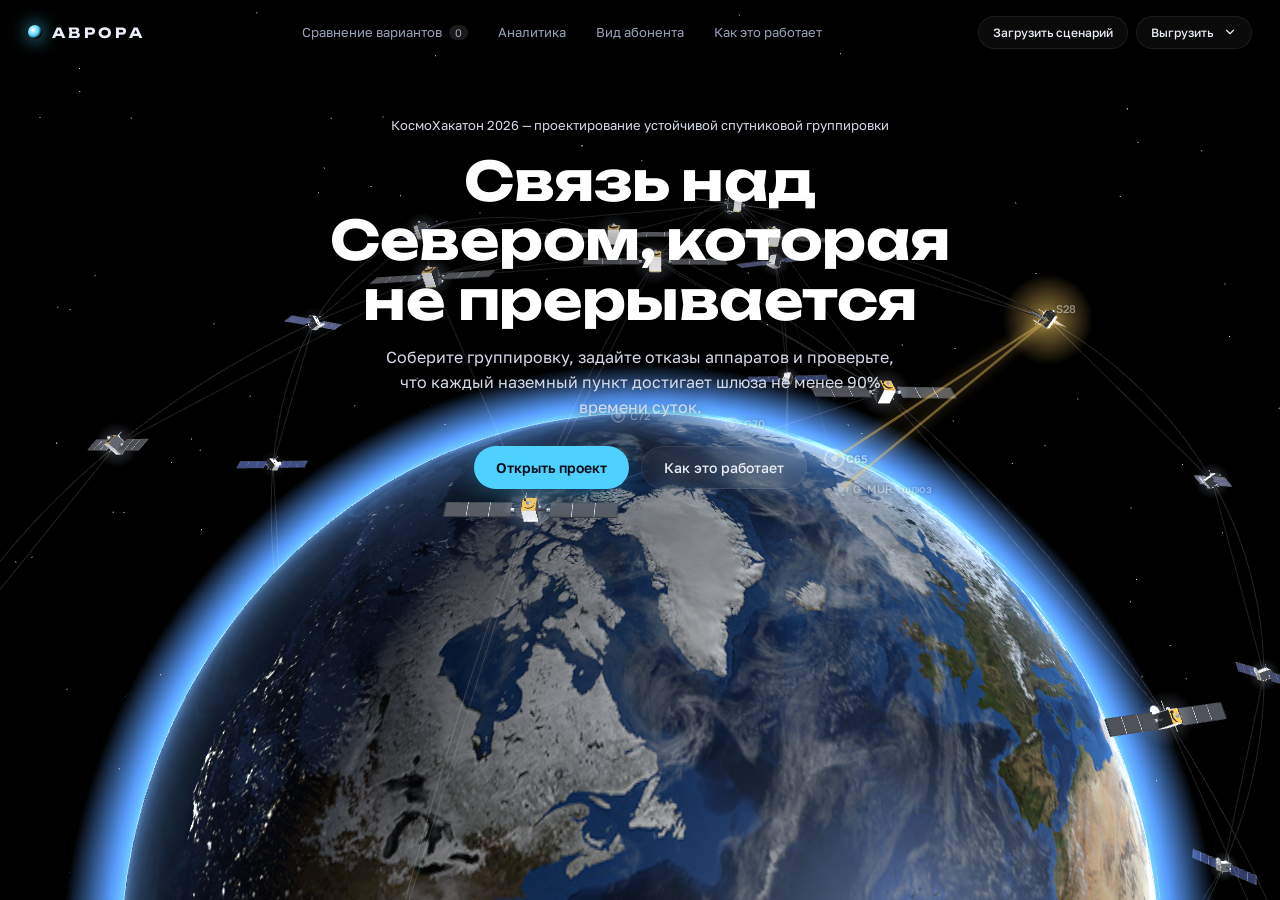
==== commit 7c227847: "fix: устранены недочёты по критериям оценки кейса Корректность расчётов и работа с данными: - state." ====
--- a/web/index.html
+++ b/web/index.html
@@ -316,6 +316,7 @@
               <span class="mc-ctl"><input type="number" id="an-mc-p" value="5" min="0" max="100" step="1"> % отказов/сутки ·
                 <input type="number" id="an-mc-runs" value="300" min="50" max="2000" step="50"> прогонов</span>
               <button class="btn small" id="an-run-mc">Монте-Карло</button>
+              <button class="btn small" id="an-run-backup">Резервные пути</button>
             </div>
           </div>
           <div id="an-resilience-out" class="an-out"></div>
@@ -324,8 +325,10 @@
           <div class="an-head">
             <p>Доступность ≠ хорошая связь. Задержка сигнала по длине маршрута, число переключений маршрута за сутки, чисто геометрическая видимость и влияние тени Земли.</p>
             <div class="row"><label class="chk"><input type="checkbox" id="an-eclipse"> аппараты в тени Земли не ретранслируют (ISL выключены)</label></div>
+            <div class="row"><button class="btn small primary" id="an-run-strategies">Сравнить стратегии маршрутизации</button></div>
           </div>
           <div id="an-quality-out" class="an-out"></div>
+          <div id="an-strategies-out" class="an-out"></div>
         </section>
         <section class="tab" id="an-report">
           <div class="an-head">
@@ -348,11 +351,12 @@
       <div class="modal-body prose">
         <p><b>Задача.</b> 48 спутников на высоте 550 км должны обеспечить связь северных наземных пунктов со шлюзом в Мурманске. Данные идут по цепочке «пункт → спутник → … → спутник → шлюз». Цель — сквозной маршрут не менее 90% времени для каждого пункта.</p>
         <p><b>Расчёт.</b> Каждые 120 с за сутки вычисляются положения аппаратов (круговые орбиты, вращение Земли), видимость с пунктов (угол возвышения ≥ 10°) и межспутниковые связи (дальность ≤ ISL и линия не пересекает Землю). Формулы — из расчётного модуля кейса. Сверх кейса: у пункта может быть маска горизонта — закрытие неба рельефом или застройкой по 36 азимутам (пресеты местности, реальный рельеф ASTER/Copernicus DEM, своя); аппарат виден, только если он выше и минимального угла, и маски в своём азимуте.</p>
-        <p><b>Маршрут.</b> Поиск в ширину по графу «спутники + связи»: клиент подключается к любому видимому аппарату, маршрут заканчивается на аппарате, видимом со шлюза. Клиентские пункты не ретранслируют. Если маршрута нет — сервис называет причину: нет видимого спутника, разрыв сети, нет контакта со шлюзом или шлюз недоступен.</p>
+        <p><b>Маршрут.</b> Поиск в ширину по графу «спутники + связи»: клиент подключается к любому видимому аппарату, маршрут заканчивается на аппарате, видимом со шлюза. Клиентские пункты не ретранслируют. Маршрут «липкий» — держится, пока живы все его звенья, и только потом ищется заново; отсюда считаются переключения. Если маршрута нет — сервис называет причину: нет видимого спутника, разрыв сети, нет контакта со шлюзом или шлюз недоступен.</p>
         <p><b>Показатели.</b> По каждому пункту: доля отсчётов с видимым активным спутником, доля отсчётов с маршрутом до шлюза (доступность), максимальный перерыв, число перерывов, среднее число переходов маршрута (рёбер, включая две наземные линии), задержка, переключения. Сетка — 720 отсчётов 0…86 280 с, как в описании данных.</p>
         <p><b>Проектирование.</b> Конструктор группировки собирает Walker T/P/F (T аппаратов в P плоскостях, фазирование F, веер RAAN 180° или 360°), даёт каждой плоскости своё наклонение и раскладывает аппараты по любому числу очередей запуска; кейс — 48/3/1 с веером 180°. «Подбор проекта» перебирает ~200 таких конфигураций и показывает минимум аппаратов для цели и что даёт каждая следующая партия.</p>
         <p><b>Инструменты.</b> Автоподбор RAAN и фазирования — покоординатный спуск по плоскостям, целевая функция: сначала худший пункт, затем перерывы и хопы. Поиск уязвимых аппаратов — по очереди выводим каждый спутник на сутки и смотрим, у кого просадка сильнее.</p>
         <p><b>Аналитика.</b> Карта покрытия — та же модель для сетки точек всего Севера. План развёртывания — расчёт по этапам и жадный подбор состава очередей. Устойчивость — полный перебор одиночных и парных отказов, Монте-Карло случайных отказов, поиск слота для резервного аппарата. Маршрут «липкий»: держится, пока все его звенья существуют, — так считаются переключения и задержка.</p>
+        <p><b>Почему такая маршрутизация.</b> Кейс оставляет выбор алгоритма команде, поэтому он обоснован расчётом: «Аналитика → Качество связи → Сравнить стратегии маршрутизации» гоняет одни и те же сутки тремя способами — липкий BFS, поиск заново на каждом шаге, Дейкстра по минимуму задержки. Доступность у всех трёх совпадает: существование пути определяется геометрией сети, а не алгоритмом поиска, — расходятся переключения маршрута и задержка. Липкий BFS выбран потому, что даёт меньше всех переключений (для абонента каждое переключение — переустановка сессии) ценой около миллисекунды средней задержки. Рядом, в «Устойчивости», «Резервные пути» показывают, есть ли у текущего маршрута независимая замена и что именно узко: единственный аппарат над пунктом или тонкое звено в середине цепочки — лечится это по-разному.</p>
         <p><b>Ограничение модели.</b> Орбита на сцене приподнята визуально (×1.42), чтобы спутники читались; все расчёты идут в настоящих километрах.</p>
       </div>
     </div>
--- a/web/style.css
+++ b/web/style.css
@@ -493,6 +493,38 @@
 .cmp .strip { width: 160px; height: 10px; border-radius: 3px; display: block; }
 .cmp-note { margin-top: 14px; font-size: 13px; color: #c9d0e3; line-height: 1.6; }
 .cmp-note b { color: var(--text); }
+
+/* вердикт сравнения — первое, что видно в окне: кого брать и почему */
+.cmp-verdict {
+  margin-bottom: 18px;
+  padding: 16px 18px;
+  border: 1px solid var(--line);
+  border-left: 2px solid var(--accent);
+  border-radius: 12px;
+  background: rgba(79, 209, 255, 0.045);
+  font-size: 13px;
+  line-height: 1.6;
+  color: #c9d0e3;
+}
+.cmp-verdict p { margin: 8px 0 0; max-width: 82ch; }
+.cmp-verdict b { color: var(--text); }
+.cmp-verdict .good { color: var(--ok); }
+.cmp-verdict .bad { color: var(--bad); }
+.cmp-pick { display: flex; align-items: baseline; gap: 10px; }
+.cmp-pick .l { font-size: 11px; color: var(--muted); }
+.cmp-pick b { font: 600 19px var(--font-display, var(--font-body)); color: var(--text); }
+.cmp-how { color: var(--muted); font-size: 11.5px; }
+.cmp-warn {
+  margin-bottom: 14px;
+  padding: 12px 14px;
+  border-radius: 10px;
+  border-left: 2px solid var(--route);
+  background: rgba(255, 209, 102, 0.08);
+  font-size: 13px;
+  line-height: 1.6;
+  color: var(--route);
+}
+.cmp-warn b { color: var(--route); }
 
 /* на стартовом экране подписи и маршрут приглушены, чтобы не спорить с заголовком */
 #overlay { transition: opacity .3s; }
@@ -546,6 +578,17 @@
 .an-out canvas.matrix { width: min(100%, 520px); height: auto; image-rendering: pixelated; border-radius: 6px; }
 .an-note { font-size: 13px; line-height: 1.6; color: #c9d0e3; max-width: 78ch; }
 .an-note b { color: var(--text); }
+.an-sub { margin-top: 3px; font-size: 11px; line-height: 1.45; color: var(--muted); max-width: 46ch; }
+.cmp tr.me td { background: rgba(79, 209, 255, 0.06); }
+
+/* результат посчитан на другой конфигурации — предупреждение, а не просто заметка */
+.an-note.an-stale {
+  margin-bottom: 12px;
+  padding: 9px 12px;
+  border-left: 2px solid var(--route);
+  background: rgba(255, 209, 102, 0.07);
+  color: var(--route);
+}
 .an-out .cmp { max-width: 900px; }
 .an-out .cmp td, .an-out .cmp th { white-space: normal; }
 .scale { display: flex; align-items: center; gap: 8px; font-size: 11px; color: var(--muted); }
